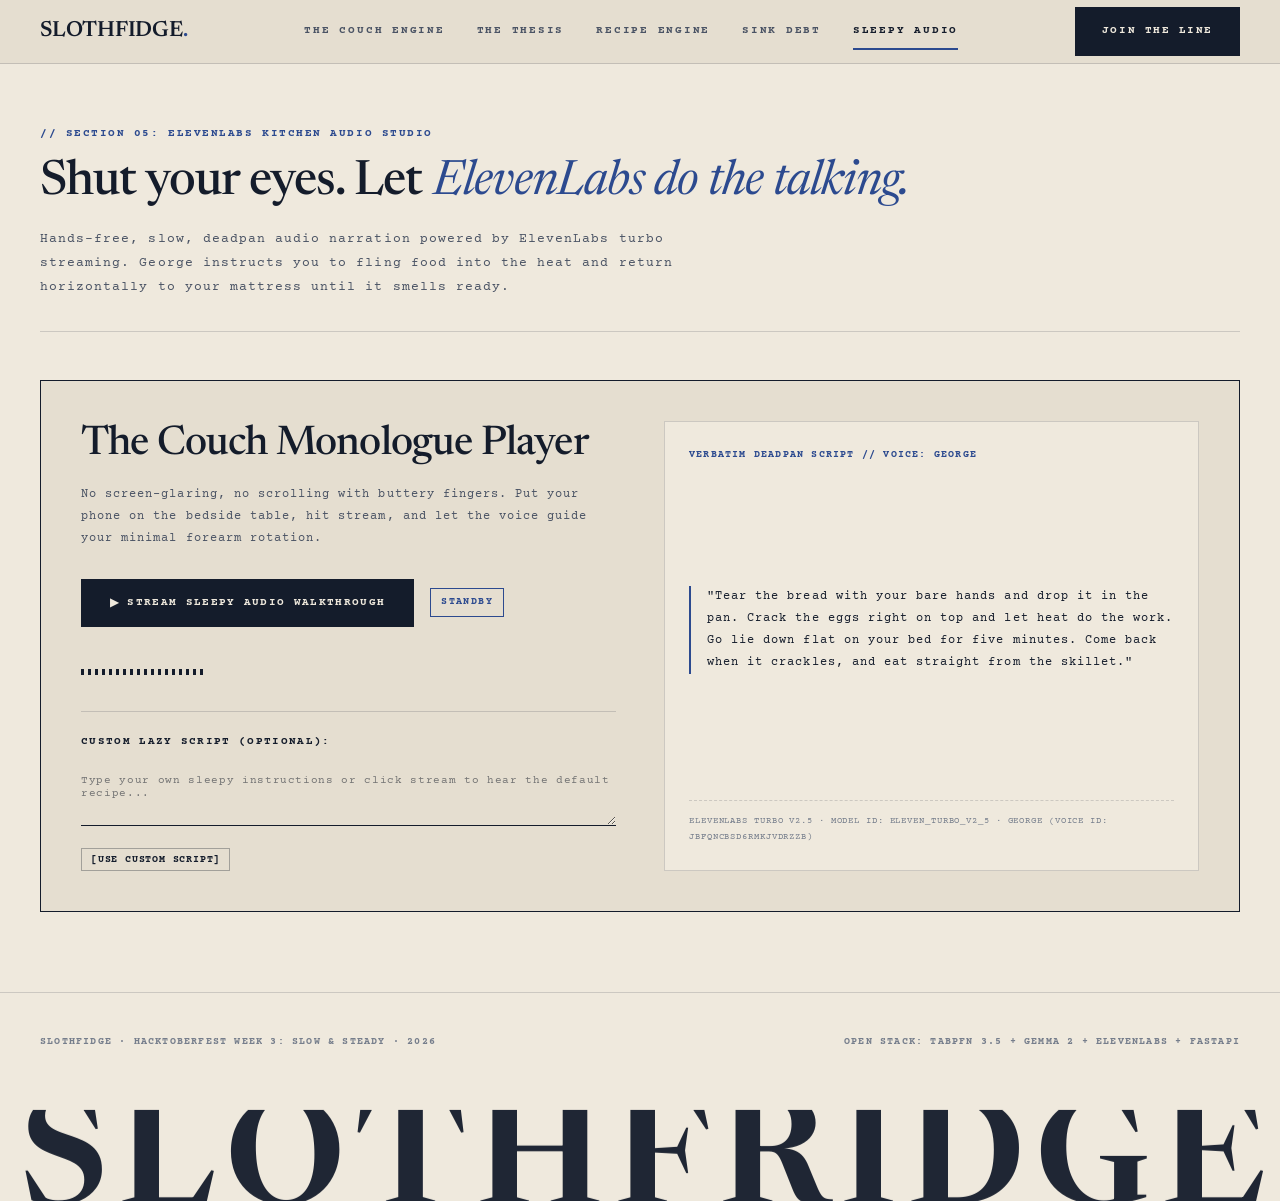
==== static/audio.html @ d2ab1eff "feat: complete backend, dataset, services, and multi-page frontend" ====
<!DOCTYPE html>
<html lang="en">
<head>
  <meta charset="UTF-8">
  <meta name="viewport" content="width=device-width, initial-scale=1.0">
  <title>Sleepy Audio Studio — SlothFridge</title>
  <meta name="description" content="Hands-free, slow, deadpan kitchen audio walkthrough powered by ElevenLabs streaming and George's voice.">

  <!-- Typography -->
  <link rel="preconnect" href="https://fonts.googleapis.com">
  <link rel="preconnect" href="https://fonts.gstatic.com" crossorigin>
  <link href="https://fonts.googleapis.com/css2?family=Courier+Prime:ital,wght@0,400;0,700;1,400&family=Newsreader:ital,opsz,wght@0,6..72,400;0,6..72,500;0,6..72,600;1,6..72,400;1,6..72,500;1,6..72,600&display=swap" rel="stylesheet">

  <link rel="stylesheet" href="styles.css">
</head>
<body>

  <!-- ==================== NAVBAR (MATCHING REFERENCE IMAGE) ==================== -->
  <header class="site-header">
    <div class="nav-container">
      <a href="index.html" class="nav-brand">
        <span class="brand-text">SLOTHFIDGE<span class="brand-dot">.</span></span>
      </a>

      <nav class="nav-links" aria-label="Main Navigation">
        <a href="index.html" class="nav-link">THE COUCH ENGINE</a>
        <a href="thesis.html" class="nav-link">THE THESIS</a>
        <a href="recipes.html" class="nav-link">RECIPE ENGINE</a>
        <a href="sink-debt.html" class="nav-link">SINK DEBT</a>
        <a href="audio.html" class="nav-link active">SLEEPY AUDIO</a>
      </nav>

      <a href="index.html#ingestion" class="nav-cta-btn">JOIN THE LINE</a>
    </div>
  </header>

  <main class="page-container">
    <div class="page-header-block">
      <span class="page-kicker">// SECTION 05: ELEVENLABS KITCHEN AUDIO STUDIO</span>
      <h1 class="page-headline">
        Shut your eyes. Let <span class="sloth-punchline">ElevenLabs do the talking.</span>
      </h1>
      <p class="page-subhead">
        Hands-free, slow, deadpan audio narration powered by ElevenLabs turbo streaming. George instructs you to fling food into the heat and return horizontally to your mattress until it smells ready.
      </p>
    </div>

    <div class="audio-card-wrapper">
      <div class="audio-left">
        <h2 class="audio-headline">
          The Couch Monologue Player
        </h2>
        <p class="audio-desc">
          No screen-glaring, no scrolling with buttery fingers. Put your phone on the bedside table, hit stream, and let the voice guide your minimal forearm rotation.
        </p>

        <div class="audio-controls-block">
          <button type="button" id="btn-play-audio" class="btn btn-primary btn-audio">
            <span id="audio-btn-icon">▶</span>
            <span id="audio-btn-text">STREAM SLEEPY AUDIO WALKTHROUGH</span>
          </button>
          <span id="audio-status-pill" class="audio-status">STANDBY</span>
        </div>

        <!-- Waveform Simulation / Audio Timeline -->
        <div class="audio-visualizer" id="audio-visualizer" aria-hidden="true">
          <span class="v-bar"></span><span class="v-bar"></span><span class="v-bar"></span>
          <span class="v-bar"></span><span class="v-bar"></span><span class="v-bar"></span>
          <span class="v-bar"></span><span class="v-bar"></span><span class="v-bar"></span>
          <span class="v-bar"></span><span class="v-bar"></span><span class="v-bar"></span>
          <span class="v-bar"></span><span class="v-bar"></span><span class="v-bar"></span>
          <span class="v-bar"></span><span class="v-bar"></span><span class="v-bar"></span>
        </div>

        <div style="margin-top: 32px; border-top: 1px solid var(--hairline); padding-top: 20px;">
          <label class="form-label">CUSTOM LAZY SCRIPT (OPTIONAL):</label>
          <textarea
            id="custom-audio-script-input"
            class="hairline-input"
            rows="3"
            style="width: 100%; resize: vertical; margin-bottom: 12px; font-size: 11px;"
            placeholder="Type your own sleepy instructions or click stream to hear the default recipe..."
          ></textarea>
          <button type="button" id="btn-stream-custom" class="btn-badge">
            [USE CUSTOM SCRIPT]
          </button>
        </div>
      </div>

      <div class="audio-right">
        <div class="transcript-box">
          <span class="transcript-label">VERBATIM DEADPAN SCRIPT // VOICE: GEORGE</span>
          <blockquote id="display-audio-script" class="transcript-text">
            "Tear the bread with your bare hands and drop it in the pan. Crack the eggs right on top and let heat do the work. Go lie down flat on your bed for five minutes. Come back when it crackles, and eat straight from the skillet."
          </blockquote>
          <div class="transcript-footnote">
            ELEVENLABS TURBO V2.5 · MODEL ID: ELEVEN_TURBO_V2_5 · GEORGE (VOICE ID: JBFQNCBSD6RMKJVDRZZB)
          </div>
        </div>
      </div>
    </div>
  </main>

  <!-- ==================== FOOTER ==================== -->
  <footer class="site-footer">
    <div class="footer-hairline-strip">
      <div class="footer-left">
        SLOTHFIDGE · HACKTOBERFEST WEEK 3: SLOW & STEADY · 2026
      </div>
      <div class="footer-right">
        OPEN STACK: TABPFN 3.5 + GEMMA 2 + ELEVENLABS + FASTAPI
      </div>
    </div>

    <div class="footer-wordmark-wrapper" aria-hidden="true">
      <div class="footer-wordmark">
        <span>S</span><span>L</span><span>O</span><span>T</span><span>H</span><span>F</span><span>R</span><span>I</span><span>D</span><span>G</span><span>E</span>
      </div>
    </div>
  </footer>

  <audio id="sloth-audio-player" preload="none"></audio>
  <script src="app.js"></script>
</body>
</html>
---- static/styles.css ----
/* ==========================================================================
   SLOTHFIDGE — THE COUCH POTATO CULINARY COPILOT
   Mid-century maker aesthetic, warm aged-paper ground, carbon ink typography
   ========================================================================== */

:root {
  --ground: #EFE9DD;
  --ground-secondary: #E5DED0;
  --ink: #141C2B;
  --ink-secondary: #4A5364;
  --ink-muted: #767E8C;
  --accent-blue: #2C4A8F;
  --hairline: rgba(20, 28, 43, 0.16);
  --hairline-strong: rgba(20, 28, 43, 0.32);

  --font-serif: "Newsreader", Georgia, serif;
  --font-mono: "Courier Prime", monospace;

  --nav-height: 64px;
}

/* Strict Reset & Square Corner Constraint */
*, *::before, *::after {
  box-sizing: border-box;
  margin: 0;
  padding: 0;
  border-radius: 0 !important; /* Strict square corners everywhere */
}

html {
  background-color: var(--ground);
  color: var(--ink);
  font-family: var(--font-mono);
  font-size: 13px;
  line-height: 1.85;
  letter-spacing: 0.08em;
  scroll-behavior: smooth;
  -webkit-font-smoothing: antialiased;
  -moz-osx-font-smoothing: grayscale;
}

body {
  background-color: var(--ground);
  color: var(--ink);
  min-height: 100vh;
  overflow-x: hidden;
  position: relative;
}

/* Selection */
::selection {
  background: var(--ink);
  color: var(--ground);
}

/* Headlines & Typography */
h1, h2, h3, h4, h5, h6 {
  font-family: var(--font-serif);
  font-weight: 500;
  letter-spacing: -0.02em;
  line-height: 1.15;
  color: var(--ink);
}

.sloth-punchline {
  font-family: var(--font-serif);
  font-style: italic;
  font-weight: 400;
  color: var(--accent-blue); /* Reserved strictly for the lazy phrase */
}

.sloth-blue-text {
  color: var(--accent-blue);
}

/* ==========================================================================
   1. FIXED NAVIGATION BAR (MATCHING REFERENCE IMAGE)
   Clean cream background, spaced uppercase links, solid dark rectangular CTA
   ========================================================================== */
.site-header {
  position: sticky;
  top: 0;
  left: 0;
  width: 100%;
  height: var(--nav-height);
  background: var(--ground-secondary);
  border-bottom: 1px solid var(--hairline);
  z-index: 100;
  display: flex;
  align-items: center;
}

.nav-container {
  width: 100%;
  max-width: 1440px;
  margin: 0 auto;
  padding: 0 40px;
  display: flex;
  align-items: center;
  justify-content: space-between;
}

.nav-brand {
  text-decoration: none;
  color: var(--ink);
  display: flex;
  align-items: center;
  gap: 8px;
}

.brand-text {
  font-family: var(--font-serif);
  font-weight: 600;
  font-size: 22px;
  letter-spacing: -0.01em;
}

.brand-dot {
  color: var(--accent-blue);
  font-family: var(--font-serif);
}

.nav-links {
  display: flex;
  align-items: center;
  gap: 32px;
}

.nav-link {
  font-family: var(--font-mono);
  font-size: 11px;
  font-weight: 700;
  letter-spacing: 0.16em;
  color: var(--ink-secondary);
  text-decoration: none;
  text-transform: uppercase;
  transition: color 0.15s ease;
  position: relative;
  padding: 8px 0;
}

.nav-link:hover {
  color: var(--ink);
}

.nav-link.active {
  color: var(--ink);
}

.nav-link.active::after {
  content: "";
  position: absolute;
  bottom: 0;
  left: 0;
  width: 100%;
  height: 2px;
  background: var(--accent-blue);
}

/* Far right block button exactly matching uploaded image */
.nav-cta-btn {
  background-color: var(--ink);
  color: var(--ground);
  font-family: var(--font-mono);
  font-size: 11px;
  font-weight: 700;
  letter-spacing: 0.14em;
  text-transform: uppercase;
  text-decoration: none;
  padding: 13px 26px;
  border: 1px solid var(--ink);
  display: inline-flex;
  align-items: center;
  justify-content: center;
  cursor: pointer;
  transition: all 0.15s ease;
}

.nav-cta-btn:hover {
  background-color: transparent;
  color: var(--ink);
}

/* ==========================================================================
   2. HERO SECTION (WITH THE IMPRESSIVE SLOTH FRIDGE HERO)
   ========================================================================== */
.hero-section {
  background-color: var(--ground-secondary);
  padding-top: 48px;
  padding-bottom: 0;
  position: relative;
  display: flex;
  flex-direction: column;
  justify-content: space-between;
  border-bottom: 1px solid var(--hairline);
  overflow: hidden;
}

.hero-main-grid {
  max-width: 1440px;
  margin: 0 auto;
  padding: 20px 40px 48px 40px;
  display: grid;
  grid-template-columns: 1.15fr 0.85fr;
  gap: 48px;
  align-items: center;
}

.hero-content {
  z-index: 10;
}

.hero-kicker {
  font-family: var(--font-mono);
  font-size: 11px;
  letter-spacing: 0.14em;
  color: var(--ink-secondary);
  margin-bottom: 20px;
}

.hero-headline {
  font-size: clamp(34px, 4.2vw, 60px);
  line-height: 1.08;
  margin-bottom: 24px;
}

.hero-lede {
  font-family: var(--font-mono);
  font-size: 12px;
  line-height: 1.85;
  color: var(--ink-secondary);
  max-width: 580px;
  margin-bottom: 32px;
}

.hero-actions {
  display: flex;
  align-items: center;
  gap: 24px;
}

/* Impressive Sloth Fridge Hero Artwork Card */
.hero-visual-card {
  border: 1px solid var(--ink);
  background: var(--ground);
  padding: 16px;
  position: relative;
}

.hero-image-frame {
  position: relative;
  overflow: hidden;
  border: 1px solid var(--hairline);
  background: var(--ground-secondary);
  aspect-ratio: 1 / 1;
}

.hero-mascot-img {
  width: 100%;
  height: 100%;
  object-fit: cover;
  display: block;
  transition: transform 0.4s ease;
}

.hero-visual-card:hover .hero-mascot-img {
  transform: scale(1.02);
}

.hero-image-caption {
  margin-top: 12px;
  display: flex;
  justify-content: space-between;
  align-items: center;
  font-size: 10px;
  font-weight: 700;
  letter-spacing: 0.1em;
  color: var(--ink-muted);
}

.caption-tag {
  color: var(--accent-blue);
}

/* Buttons */
.btn {
  display: inline-flex;
  align-items: center;
  justify-content: center;
  gap: 8px;
  font-family: var(--font-mono);
  font-size: 11px;
  font-weight: 700;
  letter-spacing: 0.12em;
  text-decoration: none;
  cursor: pointer;
  border: 1px solid var(--ink);
  padding: 14px 28px;
  transition: all 0.15s ease;
}

.btn-primary {
  background-color: var(--ink);
  color: var(--ground);
}

.btn-primary:hover {
  background-color: transparent;
  color: var(--ink);
}

.btn-hairline {
  font-family: var(--font-mono);
  font-size: 11px;
  font-weight: 700;
  letter-spacing: 0.12em;
  text-decoration: none;
  color: var(--ink);
  border-bottom: 1px solid var(--ink);
  padding-bottom: 2px;
  transition: color 0.15s ease, border-color 0.15s ease;
}

.btn-hairline:hover {
  color: var(--accent-blue);
  border-color: var(--accent-blue);
}

.btn-block {
  width: 100%;
}

/* Hero Bottom Telemetry Strip */
.hero-telemetry-strip {
  display: grid;
  grid-template-columns: repeat(4, 1fr);
  border-top: 1px solid var(--hairline);
  border-bottom: 1px solid var(--hairline);
  background: var(--ground-secondary);
  z-index: 10;
}

.telemetry-cell {
  padding: 18px 24px;
  border-right: 1px solid var(--hairline);
  display: flex;
  flex-direction: column;
  gap: 4px;
}

.telemetry-cell:last-child {
  border-right: none;
}

.telemetry-label {
  font-size: 10px;
  font-weight: 700;
  color: var(--ink-muted);
  letter-spacing: 0.12em;
}

.telemetry-value {
  font-size: 12px;
  font-weight: 700;
  color: var(--ink);
}

/* Massive Spread Wordmark */
.hero-wordmark-wrapper,
.footer-wordmark-wrapper {
  width: 100%;
  overflow: hidden;
  padding: 0 20px;
  transform: translateY(22%); /* Cropped at baseline */
  user-select: none;
}

.hero-wordmark,
.footer-wordmark {
  display: flex;
  justify-content: space-between;
  width: 100%;
  font-family: var(--font-serif);
  font-weight: 600;
  font-size: clamp(64px, 11.5vw, 190px);
  line-height: 0.8;
  color: var(--ink);
  letter-spacing: -0.04em;
  opacity: 0.95;
}

.hero-wordmark span,
.footer-wordmark span {
  display: inline-block;
  transition: transform 0.2s ease-out;
  will-change: transform;
}

/* ==========================================================================
   GLOBAL SECTION FRAMEWORK & PAGE HEADERS
   ========================================================================== */
.page-container {
  max-width: 1440px;
  margin: 0 auto;
  padding: 60px 40px 80px 40px;
}

.page-header-block {
  border-bottom: 1px solid var(--hairline);
  padding-bottom: 32px;
  margin-bottom: 48px;
}

.page-kicker {
  font-family: var(--font-mono);
  font-size: 11px;
  font-weight: 700;
  letter-spacing: 0.14em;
  color: var(--accent-blue);
  margin-bottom: 12px;
  display: block;
}

.page-headline {
  font-size: clamp(32px, 3.8vw, 54px);
  line-height: 1.12;
  margin-bottom: 16px;
}

.page-subhead {
  font-size: 13px;
  color: var(--ink-secondary);
  max-width: 720px;
  line-height: 1.85;
}

.section-boundary {
  border-bottom: 1px solid var(--hairline);
  max-width: 1440px;
  margin: 0 auto;
  padding: 80px 40px;
}

.section-header-block {
  display: flex;
  align-items: center;
  gap: 16px;
  margin-bottom: 48px;
  padding-bottom: 12px;
  border-bottom: 1px solid var(--hairline);
}

.section-idx {
  font-family: var(--font-mono);
  font-size: 11px;
  font-weight: 700;
  letter-spacing: 0.12em;
  color: var(--accent-blue);
}

.section-tagline {
  font-family: var(--font-mono);
  font-size: 11px;
  letter-spacing: 0.12em;
  color: var(--ink-secondary);
}

.section-title {
  font-size: clamp(28px, 3.2vw, 44px);
  line-height: 1.15;
  margin-bottom: 24px;
}

/* ==========================================================================
   SECTION 01 / THESIS PAGE
   ========================================================================== */
.thesis-grid {
  display: grid;
  grid-template-columns: 1fr 1fr;
  gap: 48px;
}

.thesis-col-left {
  padding-right: 24px;
  border-right: 1px solid var(--hairline);
}

.thesis-p {
  font-size: 13px;
  line-height: 1.9;
  color: var(--ink-secondary);
  margin-bottom: 24px;
}

.thesis-stat-box {
  border: 1px solid var(--hairline);
  padding: 24px;
  margin-top: 36px;
  background: var(--ground-secondary);
}

.stat-line {
  display: flex;
  justify-content: space-between;
  padding: 8px 0;
  border-bottom: 1px dashed var(--hairline);
  font-size: 11px;
}

.stat-line:last-child {
  border-bottom: none;
}

.stat-key {
  color: var(--ink-muted);
}

.stat-val {
  font-weight: 700;
  color: var(--accent-blue);
}

.thesis-col-right {
  display: flex;
  flex-direction: column;
  gap: 18px;
}

.thesis-compare-header {
  display: flex;
  justify-content: space-between;
  font-size: 10px;
  font-weight: 700;
  letter-spacing: 0.14em;
  padding-bottom: 12px;
  border-bottom: 1px solid var(--hairline);
}

.compare-row {
  border: 1px solid var(--hairline);
  padding: 16px 20px;
  display: flex;
  flex-direction: column;
  gap: 10px;
  background: var(--ground-secondary);
}

.compare-label {
  font-size: 10px;
  font-weight: 700;
  letter-spacing: 0.12em;
  color: var(--ink-muted);
}

.compare-subrow {
  display: grid;
  grid-template-columns: 1fr 1fr;
  gap: 20px;
  font-size: 12px;
}

.compare-bad {
  color: var(--ink-secondary);
  text-decoration: line-through;
  opacity: 0.7;
}

.compare-good {
  color: var(--ink);
  font-weight: 700;
  border-left: 1px solid var(--accent-blue);
  padding-left: 12px;
}

/* ==========================================================================
   SECTION 02 / INGESTION
   ========================================================================== */
.ingestion-grid {
  display: grid;
  grid-template-columns: 1.15fr 0.85fr;
  gap: 48px;
  align-items: start;
}

.column-heading {
  font-size: clamp(26px, 2.8vw, 38px);
  line-height: 1.18;
  margin-bottom: 16px;
}

.column-desc {
  font-size: 12px;
  color: var(--ink-secondary);
  margin-bottom: 32px;
}

.form-group {
  margin-bottom: 28px;
}

.form-label {
  display: block;
  font-size: 11px;
  font-weight: 700;
  letter-spacing: 0.12em;
  color: var(--ink);
  margin-bottom: 10px;
}

.hairline-input {
  width: 100%;
  background: transparent;
  border: none;
  border-bottom: 1px solid var(--ink);
  padding: 12px 0;
  font-family: var(--font-mono);
  font-size: 13px;
  letter-spacing: 0.06em;
  color: var(--ink);
  outline: none;
  transition: border-color 0.15s ease;
}

.hairline-input:focus {
  border-bottom-color: var(--accent-blue);
}

/* Quick Select Badges */
.badges-group {
  display: flex;
  flex-wrap: wrap;
  gap: 8px;
  align-items: center;
  margin-bottom: 28px;
}

.badge-label {
  font-size: 10px;
  font-weight: 700;
  color: var(--ink-muted);
}

.btn-badge {
  background: transparent;
  border: 1px solid var(--hairline-strong);
  color: var(--ink);
  font-family: var(--font-mono);
  font-size: 10px;
  font-weight: 700;
  letter-spacing: 0.08em;
  padding: 5px 9px;
  cursor: pointer;
  transition: all 0.15s ease;
}

.btn-badge:hover {
  border-color: var(--accent-blue);
  color: var(--accent-blue);
}

/* Heat Toggle */
.toggle-group {
  display: grid;
  grid-template-columns: repeat(3, 1fr);
  gap: 8px;
}

.btn-toggle {
  background: transparent;
  border: 1px solid var(--hairline-strong);
  color: var(--ink-secondary);
  font-family: var(--font-mono);
  font-size: 10px;
  font-weight: 700;
  letter-spacing: 0.1em;
  padding: 12px 8px;
  cursor: pointer;
  text-align: center;
  transition: all 0.15s ease;
}

.btn-toggle:hover {
  border-color: var(--ink);
  color: var(--ink);
}

.btn-toggle.active {
  border: 1px solid var(--ink);
  color: var(--ink);
  background: rgba(20, 28, 43, 0.06);
  position: relative;
}

.btn-toggle.active::after {
  content: "";
  position: absolute;
  top: 0;
  left: 0;
  width: 100%;
  height: 2px;
  background: var(--accent-blue);
}

/* Sloth Level Slider / Toggle */
.sloth-level-group {
  display: grid;
  grid-template-columns: repeat(3, 1fr);
  gap: 8px;
}

.btn-level {
  background: transparent;
  border: 1px solid var(--hairline-strong);
  color: var(--ink-secondary);
  font-family: var(--font-mono);
  padding: 12px;
  cursor: pointer;
  text-align: left;
  display: flex;
  flex-direction: column;
  gap: 4px;
  transition: all 0.15s ease;
}

.level-num {
  font-size: 10px;
  font-weight: 700;
  color: var(--accent-blue);
}

.level-txt {
  font-size: 10px;
  font-weight: 700;
  letter-spacing: 0.06em;
}

.btn-level:hover {
  border-color: var(--ink);
  color: var(--ink);
}

.btn-level.active {
  border: 1px solid var(--ink);
  background: rgba(20, 28, 43, 0.06);
  color: var(--ink);
  position: relative;
}

.btn-level.active::after {
  content: "";
  position: absolute;
  top: 0;
  left: 0;
  width: 100%;
  height: 2px;
  background: var(--accent-blue);
}

/* Telemetry Card (Right Column) */
.telemetry-card {
  border: 1px solid var(--ink);
  padding: 28px;
  background: var(--ground-secondary);
}

.card-header {
  display: flex;
  justify-content: space-between;
  align-items: center;
  padding-bottom: 16px;
  border-bottom: 1px solid var(--hairline);
  margin-bottom: 24px;
}

.card-title {
  font-size: 11px;
  font-weight: 700;
  letter-spacing: 0.12em;
}

.badge-accent {
  font-size: 9px;
  font-weight: 700;
  letter-spacing: 0.12em;
  color: var(--accent-blue);
  border: 1px solid var(--accent-blue);
  padding: 2px 6px;
}

.metric-block {
  margin-bottom: 20px;
  padding-bottom: 16px;
  border-bottom: 1px solid var(--hairline);
}

.metric-block:last-of-type {
  border-bottom: none;
}

.metric-label {
  display: block;
  font-size: 10px;
  font-weight: 700;
  letter-spacing: 0.12em;
  color: var(--ink-muted);
  margin-bottom: 6px;
}

.metric-value-row {
  display: flex;
  align-items: baseline;
  gap: 8px;
}

.metric-large {
  font-family: var(--font-serif);
  font-size: 44px;
  font-weight: 600;
  line-height: 1;
  color: var(--ink);
}

.metric-unit {
  font-size: 11px;
  font-weight: 700;
  color: var(--accent-blue);
}

.metric-sub {
  font-size: 10px;
  color: var(--ink-secondary);
}

.metric-grid-2 {
  display: grid;
  grid-template-columns: 1fr 1fr;
  gap: 16px;
  margin-bottom: 20px;
}

.metric-grid-2 .metric-block {
  margin-bottom: 0;
  padding-bottom: 0;
  border-bottom: none;
}

.metric-medium {
  font-size: 13px;
  font-weight: 700;
  color: var(--ink);
}

.metric-row-space {
  display: flex;
  justify-content: space-between;
  align-items: center;
  margin-bottom: 8px;
}

.hairline-progress-bar {
  width: 100%;
  height: 6px;
  border: 1px solid var(--hairline-strong);
  background: transparent;
  position: relative;
}

.progress-fill {
  height: 100%;
  background: var(--ink);
  transition: width 0.6s cubic-bezier(0.2, 0.8, 0.2, 1);
}

/* Probabilities Matrix */
.probabilities-block {
  margin-top: 16px;
  padding-top: 16px;
  border-top: 1px solid var(--hairline);
}

.prob-row {
  display: grid;
  grid-template-columns: 140px 1fr 50px;
  gap: 10px;
  align-items: center;
  margin-bottom: 8px;
  font-size: 11px;
}

.prob-name {
  color: var(--ink-secondary);
}

.prob-bar-track {
  height: 4px;
  background: var(--hairline);
  position: relative;
}

.prob-bar-fill {
  height: 100%;
  background: var(--ink);
  transition: width 0.5s ease;
}

.prob-bar-fill.active {
  background: var(--accent-blue);
}

.prob-num {
  text-align: right;
  font-weight: 700;
}

.telemetry-footer-note {
  margin-top: 20px;
  padding-top: 12px;
  border-top: 1px dashed var(--hairline);
  font-size: 9px;
  color: var(--ink-muted);
  letter-spacing: 0.1em;
}

/* ==========================================================================
   SECTION 03 / RECIPE DEMONSTRATION PAGE
   ========================================================================== */
.recipe-panel {
  border: 1px solid var(--ink);
  background: var(--ground-secondary);
  padding: 36px;
}

.variant-bar {
  display: flex;
  flex-wrap: wrap;
  gap: 12px;
  align-items: center;
  padding-bottom: 24px;
  border-bottom: 1px solid var(--hairline);
  margin-bottom: 28px;
}

.variant-heading {
  font-size: 11px;
  font-weight: 700;
  letter-spacing: 0.12em;
  color: var(--ink-muted);
}

.btn-variant {
  background: transparent;
  border: 1px solid var(--hairline-strong);
  color: var(--ink);
  font-family: var(--font-mono);
  font-size: 11px;
  font-weight: 700;
  letter-spacing: 0.08em;
  padding: 8px 14px;
  cursor: pointer;
  transition: all 0.15s ease;
}

.btn-variant:hover {
  border-color: var(--ink);
}

.btn-variant.active {
  border-color: var(--ink);
  background: var(--ink);
  color: var(--ground);
}

.recipe-meta-header {
  display: flex;
  justify-content: space-between;
  align-items: flex-start;
  margin-bottom: 28px;
}

.recipe-kicker {
  display: block;
  font-size: 10px;
  font-weight: 700;
  letter-spacing: 0.14em;
  color: var(--accent-blue);
  margin-bottom: 8px;
}

.recipe-display-title {
  font-size: clamp(28px, 3.4vw, 46px);
  line-height: 1.12;
  margin-bottom: 10px;
}

.recipe-tagline {
  font-size: 12px;
  color: var(--ink-secondary);
  max-width: 680px;
}

/* SVG Effort Chart */
.svg-demo-wrapper {
  border: 1px solid var(--hairline);
  padding: 24px;
  margin-bottom: 28px;
  background: var(--ground);
}

.svg-header-row {
  display: flex;
  justify-content: space-between;
  font-size: 10px;
  font-weight: 700;
  letter-spacing: 0.1em;
  margin-bottom: 16px;
  color: var(--ink-secondary);
}

.legend-dot {
  display: inline-block;
  width: 8px;
  height: 2px;
  background: var(--accent-blue);
  margin-right: 4px;
  vertical-align: middle;
}

.effort-chart {
  width: 100%;
  height: 220px;
  display: block;
  overflow: visible;
}

.chart-grid-line {
  stroke: var(--hairline);
  stroke-width: 1;
}

.axis-line {
  stroke: var(--ink);
  stroke-width: 1;
}

.chart-axis-text {
  font-family: var(--font-mono);
  font-size: 10px;
  fill: var(--ink-muted);
}

.chart-marker-text {
  font-family: var(--font-mono);
  font-size: 10px;
  font-weight: 700;
  fill: var(--accent-blue);
  letter-spacing: 0.08em;
}

.chart-dot {
  fill: var(--ground);
  stroke: var(--accent-blue);
  stroke-width: 2;
}

/* Lazy Rules */
.lazy-rules-card {
  border: 1px solid var(--hairline);
  padding: 20px;
  margin-bottom: 28px;
  background: var(--ground);
}

.card-label {
  display: block;
  font-size: 10px;
  font-weight: 700;
  letter-spacing: 0.14em;
  color: var(--accent-blue);
  margin-bottom: 12px;
}

.lazy-rules-list {
  list-style: none;
  display: flex;
  flex-direction: column;
  gap: 8px;
}

.lazy-rules-list li {
  position: relative;
  padding-left: 20px;
  font-size: 12px;
  color: var(--ink);
}

.lazy-rules-list li::before {
  content: "—";
  position: absolute;
  left: 0;
  color: var(--accent-blue);
}

/* Recipe Steps */
.recipe-steps-grid {
  display: grid;
  grid-template-columns: repeat(3, 1fr);
  gap: 20px;
}

.step-card {
  border: 1px solid var(--hairline);
  padding: 20px;
  background: var(--ground);
}

.step-num {
  font-size: 10px;
  font-weight: 700;
  letter-spacing: 0.12em;
  color: var(--accent-blue);
  margin-bottom: 12px;
  padding-bottom: 8px;
  border-bottom: 1px solid var(--hairline);
}

.step-body {
  font-size: 12px;
  line-height: 1.8;
  color: var(--ink);
}

/* ==========================================================================
   SECTION 04 / SINK DEBT PAGE
   ========================================================================== */
.sink-table-container {
  border: 1px solid var(--ink);
  overflow-x: auto;
  background: var(--ground-secondary);
}

.sloth-table {
  width: 100%;
  border-collapse: collapse;
  text-align: left;
  font-size: 12px;
}

.sloth-table th {
  font-family: var(--font-mono);
  font-size: 10px;
  font-weight: 700;
  letter-spacing: 0.12em;
  padding: 16px 20px;
  border-bottom: 1px solid var(--ink);
  background: var(--ground);
}

.sloth-table td {
  padding: 18px 20px;
  border-bottom: 1px solid var(--hairline);
  vertical-align: top;
}

.sloth-table tr:last-child td {
  border-bottom: none;
}

.td-key {
  font-weight: 700;
  letter-spacing: 0.08em;
  color: var(--ink);
}

.td-bad {
  color: var(--ink-secondary);
  text-decoration: line-through;
  opacity: 0.7;
}

.td-good {
  color: var(--ink);
  font-weight: 700;
}

.td-delta {
  color: var(--accent-blue);
  font-weight: 700;
}

/* ==========================================================================
   SECTION 05 / SLEEPY AUDIO PAGE
   ========================================================================== */
.audio-card-wrapper {
  display: grid;
  grid-template-columns: 1fr 1fr;
  gap: 48px;
  border: 1px solid var(--ink);
  padding: 40px;
  background: var(--ground-secondary);
}

.audio-headline {
  font-size: clamp(26px, 3.2vw, 42px);
  line-height: 1.15;
  margin-bottom: 16px;
}

.audio-desc {
  font-size: 12px;
  color: var(--ink-secondary);
  margin-bottom: 28px;
}

.audio-controls-block {
  display: flex;
  align-items: center;
  gap: 16px;
  margin-bottom: 24px;
}

.btn-audio {
  padding: 16px 28px;
}

.audio-status {
  font-size: 10px;
  font-weight: 700;
  letter-spacing: 0.14em;
  color: var(--accent-blue);
  border: 1px solid var(--accent-blue);
  padding: 4px 10px;
}

/* Waveform Simulation */
.audio-visualizer {
  display: flex;
  align-items: flex-end;
  gap: 4px;
  height: 28px;
  padding: 4px 0;
}

.v-bar {
  width: 3px;
  height: 6px;
  background: var(--ink);
  transition: height 0.15s ease;
}

.audio-visualizer.playing .v-bar {
  animation: waveBar 1.2s infinite ease-in-out alternate;
}

.audio-visualizer.playing .v-bar:nth-child(2n) { animation-delay: 0.2s; }
.audio-visualizer.playing .v-bar:nth-child(3n) { animation-delay: 0.4s; }
.audio-visualizer.playing .v-bar:nth-child(4n) { animation-delay: 0.1s; }

@keyframes waveBar {
  0% { height: 4px; }
  100% { height: 26px; }
}

.transcript-box {
  border: 1px solid var(--hairline);
  padding: 24px;
  background: var(--ground);
  height: 100%;
  display: flex;
  flex-direction: column;
  justify-content: space-between;
}

.transcript-label {
  font-size: 10px;
  font-weight: 700;
  letter-spacing: 0.12em;
  color: var(--accent-blue);
  margin-bottom: 16px;
  display: block;
}

.transcript-text {
  font-family: var(--font-mono);
  font-size: 12px;
  line-height: 1.85;
  color: var(--ink);
  margin-bottom: 20px;
  border-left: 2px solid var(--accent-blue);
  padding-left: 16px;
  font-style: normal;
}

.transcript-footnote {
  font-size: 9px;
  color: var(--ink-muted);
  letter-spacing: 0.1em;
  padding-top: 12px;
  border-top: 1px dashed var(--hairline);
}

/* ==========================================================================
   FOOTER
   ========================================================================== */
.site-footer {
  background: var(--ground);
  border-top: 1px solid var(--hairline);
  padding-top: 40px;
  overflow: hidden;
}

.footer-hairline-strip {
  max-width: 1440px;
  margin: 0 auto;
  padding: 0 40px 32px 40px;
  display: flex;
  justify-content: space-between;
  font-size: 10px;
  font-weight: 700;
  letter-spacing: 0.12em;
  color: var(--ink-muted);
}

/* ==========================================================================
   RESPONSIVE DESIGN
   ========================================================================== */
@media (max-width: 1024px) {
  .hero-main-grid {
    grid-template-columns: 1fr;
    gap: 36px;
  }
  .thesis-grid,
  .ingestion-grid,
  .audio-card-wrapper {
    grid-template-columns: 1fr;
    gap: 36px;
  }
  .thesis-col-left {
    padding-right: 0;
    border-right: none;
    border-bottom: 1px solid var(--hairline);
    padding-bottom: 32px;
  }
  .recipe-steps-grid {
    grid-template-columns: 1fr;
  }
}

@media (max-width: 768px) {
  .nav-container {
    padding: 0 20px;
  }
  .nav-links {
    display: none;
  }
  .page-container,
  .section-boundary {
    padding: 36px 20px;
  }
  .hero-main-grid {
    padding: 20px 20px 36px 20px;
  }
  .hero-telemetry-strip {
    grid-template-columns: 1fr 1fr;
  }
  .telemetry-cell:nth-child(2) {
    border-right: none;
  }
  .recipe-panel,
  .audio-card-wrapper {
    padding: 20px;
  }
  .footer-hairline-strip {
    flex-direction: column;
    gap: 12px;
    padding: 0 20px 24px 20px;
  }
}
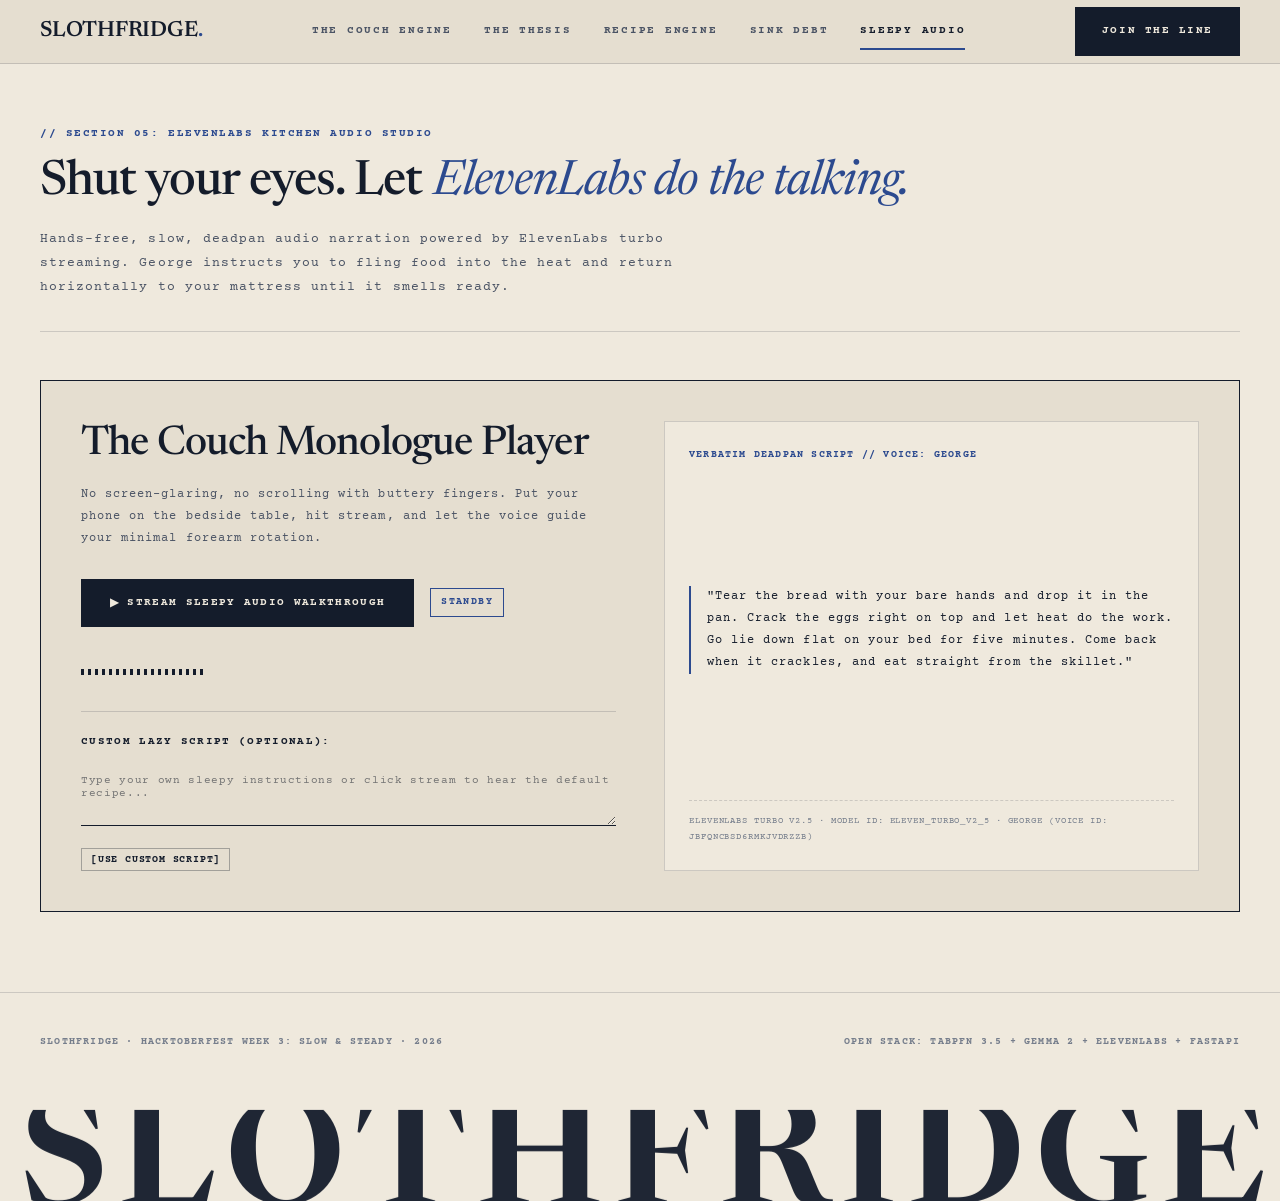
==== commit 0216c864: "fix: correct brand name spelling to SLOTHFRIDGE" ====
--- a/static/audio.html
+++ b/static/audio.html
@@ -19,7 +19,7 @@
   <header class="site-header">
     <div class="nav-container">
       <a href="index.html" class="nav-brand">
-        <span class="brand-text">SLOTHFIDGE<span class="brand-dot">.</span></span>
+        <span class="brand-text">SLOTHFRIDGE<span class="brand-dot">.</span></span>
       </a>
 
       <nav class="nav-links" aria-label="Main Navigation">
@@ -105,7 +105,7 @@
   <footer class="site-footer">
     <div class="footer-hairline-strip">
       <div class="footer-left">
-        SLOTHFIDGE · HACKTOBERFEST WEEK 3: SLOW & STEADY · 2026
+        SLOTHFRIDGE · HACKTOBERFEST WEEK 3: SLOW & STEADY · 2026
       </div>
       <div class="footer-right">
         OPEN STACK: TABPFN 3.5 + GEMMA 2 + ELEVENLABS + FASTAPI
--- a/static/styles.css
+++ b/static/styles.css
@@ -1,5 +1,5 @@
 /* ==========================================================================
-   SLOTHFIDGE — THE COUCH POTATO CULINARY COPILOT
+   SLOTHFRIDGE — THE COUCH POTATO CULINARY COPILOT
    Mid-century maker aesthetic, warm aged-paper ground, carbon ink typography
    ========================================================================== */
 
